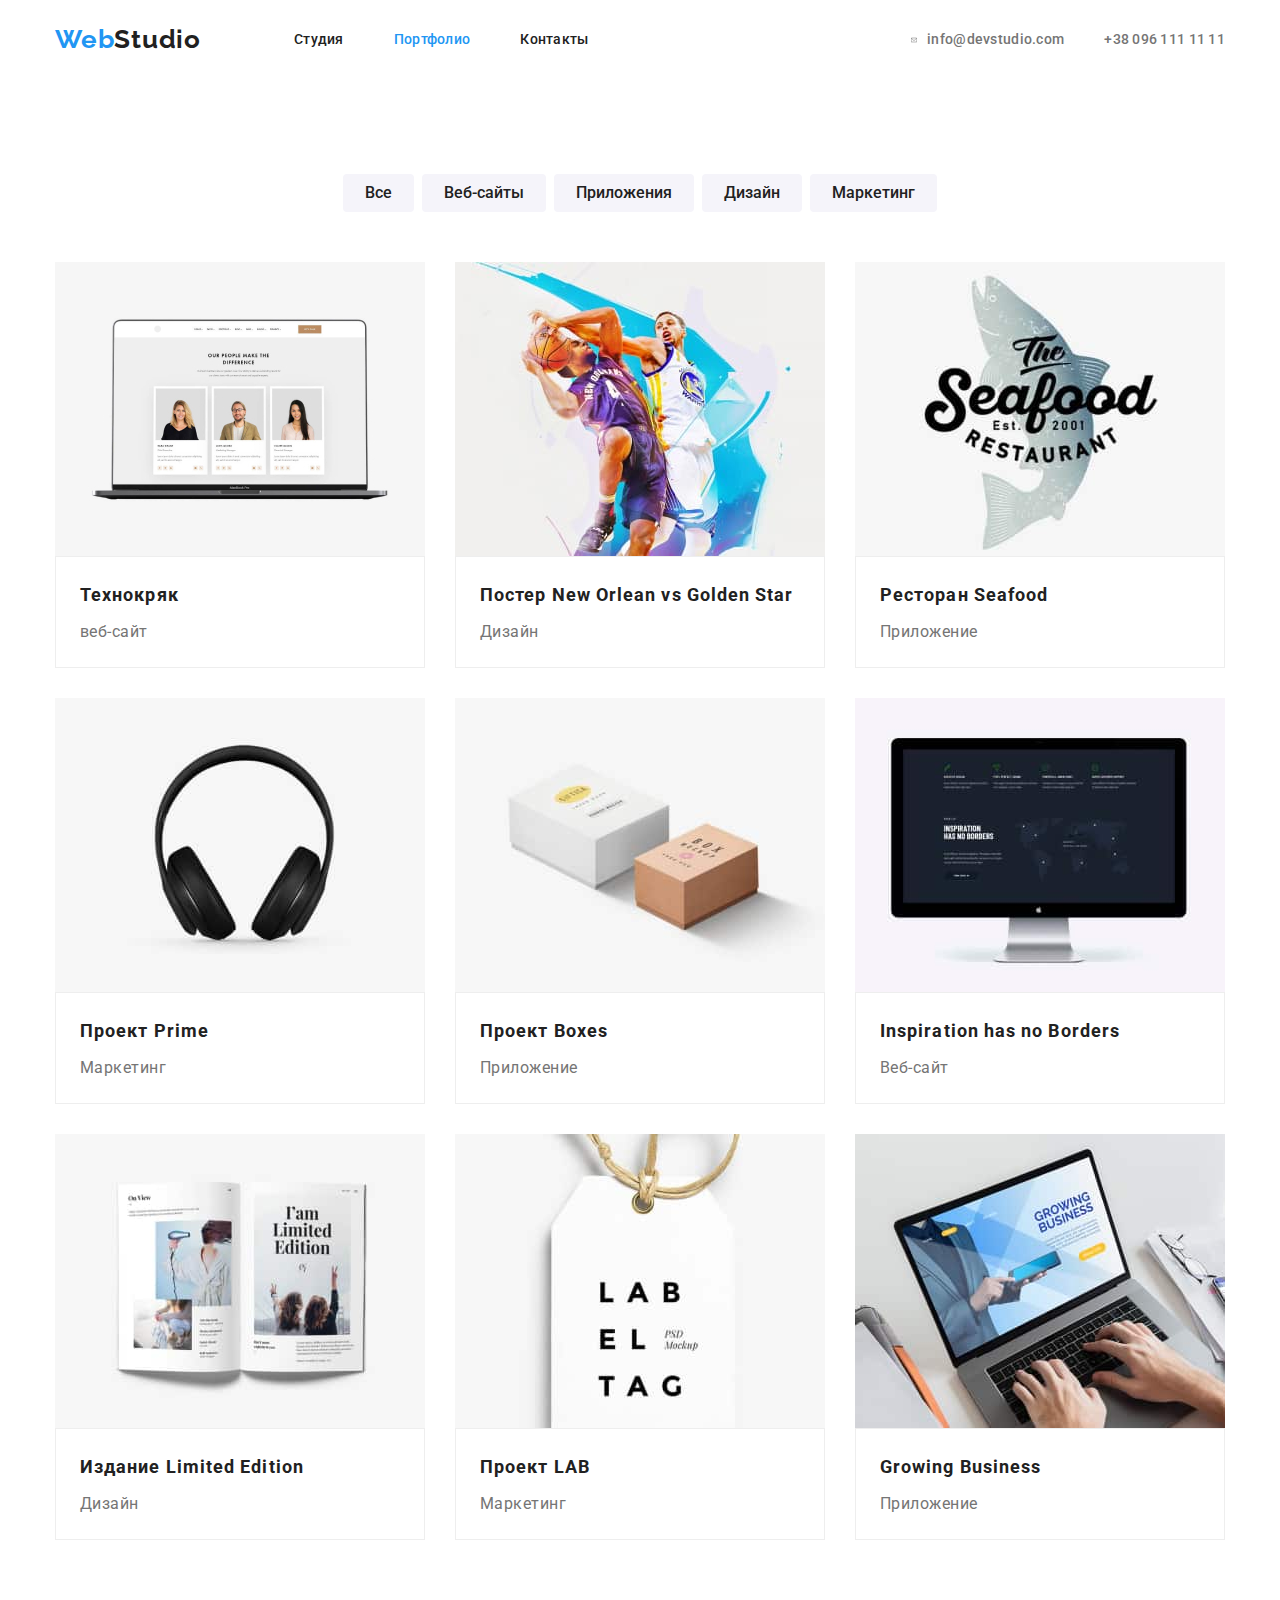
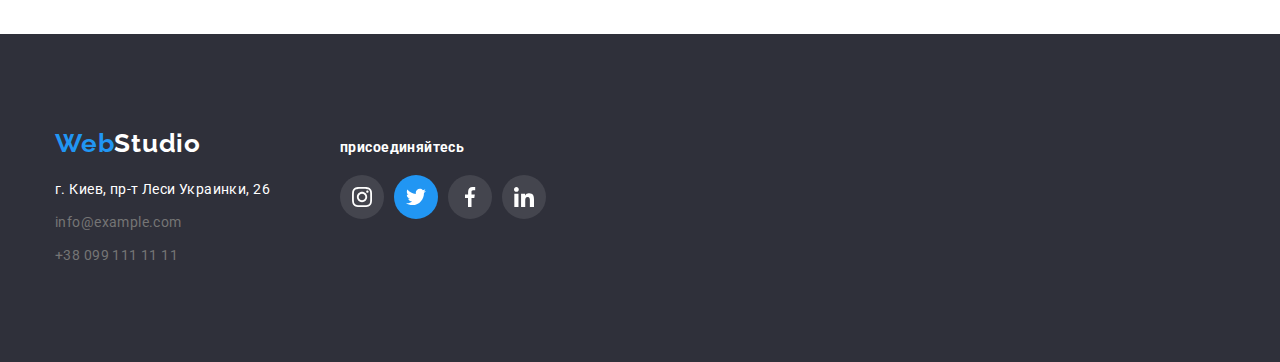
==== portfolio.html @ 10139325 "add" ====
<!DOCTYPE html>
<html lang="ru">
    <head>
        <meta charset="UTF-8">
        <meta http-equiv="X-UA-Compatible" content="IE=edge">
        <meta name="viewport" content="width=device-width, initial-scale=1.0">
        <title>Document</title>
        <link rel="preconnect" href="https://fonts.googleapis.com">
        <link rel="preconnect" href="https://fonts.gstatic.com" crossorigin>
        <link href="https://fonts.googleapis.com/css2?family=Raleway:wght@700&family=Roboto:wght@400;500;700;900&display=swap" rel="stylesheet">
        <link rel="stylesheet" href="https://cdnjs.cloudflare.com/ajax/libs/modern-normalize/1.0.0/modern-normalize.min.css">
        <link rel="stylesheet" href="./css/styles.css">
      
       
    </head>
  <body>
       <!--шапка-->
  
       <header class="page-header" >
        <section class="section head"> 
            <h2 class="description">Шапка страници</h2>
        <div class="container">
            <div class="hader">
            <a href="#" class="logo"> Web<span class="logo-part">Studio</span> </a>
            <nav class="menu">
                <ul class="site">
                    <li class="site-link"><a href="./index.html" class="link">Студия</a></li>
                    <li class="site-link"><a href="./portfolio.html" class="link-courrent">Портфолио</a></li>
                    <li class="site-link"><a href="#" class="link">Контакты</a></li>
                </ul>
        </nav>
        
        <ul class="contacts">
            <li class="contacts-item">
               
                <a href="#" class="link-contacts"> <svg class="symbol-defs" width="16" height="12">
                    <use href="./images/symbol-defs.svg#icon-envelope_hover">

                    </use>
                </svg> info@devstudio.com</a></li>
            <li class="contacts-item">
               
                <a href="#" class="link-contacts" > <svg class="icon-mobil">
                    <use href="./images/symbol-defs.svg#icon-mobil">

                    </use>
                </svg> +38 096 111 11 11</a> </li>
        </ul>
    </div>
</div>
</section>
    </header>

    <main> 
             <!--фильтр-->
        <section class="section" >
            <div class="container"> 
          <h1 class="description">Наши проекты</h1>
          <ul class="site-filter">
            <li class="filter"><button type="button" class="button-primary" >  Все </button></li>
            <li class="filter"><button type="button" class="button-primary" >  Веб-сайты</button></li>
            <li class="filter"><button type="button" class="button-primary" >  Приложения</button></li>
            <li class="filter"><button type="button" class="button-primary" >  Дизайн</button></li>
            <li class="filter"><button type="button" class="button-primary" >  Маркетинг</button></li>
          </ul>
        
       
    
    
        <!--уникальный контент-->

  <ul class="flax-container">
  <li class="flax-element"><a href="" > <img src="./images/img1.jpg" alt="технокряк" width="370" />
      <div class="titie"><h2 class="inform-title">Технокряк</h2>
      <p class="inform-port">веб-сайт</p></div></a></li>
  <li class="flax-element"><a href=""> <img src="./images/img2.jpg" alt="Баскетболисты" width="370"/> 
      <div class="titie"><h2 class="inform-title">Постер New Orlean vs Golden Star</h2>
       <p class="inform-port">Дизайн</p></div></a></li>
  <li class="flax-element"> <a href=""> <img src="./images/img3.jpg" alt="логотип ресторана Seafood" width="370" />
      <div class="titie"><h2 class="inform-title">Ресторан Seafood</h2>
      <p class="inform-port">Приложение</p></div></a></li>
  <li class="flax-element"><a href=""><img src="./images/img4.jpg" alt="наушники" width="370" />
      <div class="titie"><h2 class="inform-title">Проект Prime</h2>
     <p class="inform-port">Маркетинг</p></div></a></li>
  <li class="flax-element"><a href=""><img src="./images/img5.jpg" alt="коробки" width="370" />
      <div class="titie"><h2 class="inform-title">Проект Boxes</h2>
      <p class="inform-port">Приложение</p></div></a></li>
  <li class="flax-element"> <a href=""><img src="./images/img6.jpg" alt="монитор" width="370" />
      <div class="titie"><h2 class="inform-title">Inspiration has no Borders</h2>
      <p class="inform-port">Веб-сайт</p></div></a></li>
  <li class="flax-element"> <a href=""><img src="./images/img7.jpg" alt="журнал" width="370" />
      <div class="titie"><h2 class="inform-title">Издание Limited Edition</h2>
      <p class="inform-port">Дизайн</p></div></a></li>
  <li class="flax-element"> <a href=""><img src="./images/img8.jpg" alt="бирка" width="370" />
      <div class="titie"><h2 class="inform-title">Проект LAB</h2>
      <p class="inform-port">Маркетинг</p></div></a></li>
  <li class="flax-element"><a href=""><img src="./images/img9.jpg" alt="ноутбук и руки" width="370" />
      <div class="titie"><h2 class="inform-title">Growing Business</h2>
      <p class="inform-port">Приложение</p></div></a></li>
    </ul>
</div>
  
</section>
  
        
      
    </main>
  
   <!-- подвал -->

   <footer class="page-footer">
    <section class=" footer">
        <h2 class="description">Нижний раздел страници</h2>
        <div class="container">
           <div class="oll">
               <div class="ferst-content">
               <a href="#" class="logo"> Web<span class="logo-footer">Studio</span> </a>
              <address>
                    <ul class="items">
                        <li class="item">
                            <a href="https://bit.ly/3pXMvUd" target="_blank" rel="noopener noreferrer" class="location">г. Киев, пр-т
                                Леси Украинки, 26</a>
                        </li>
                        <li class="item">
                            <a href="mailto:info@example.com" class="footer-contacts">info@example.com</a>
                        </li>
                        <li class="item">
                            <a href="tel:+380991111111" class="footer-contacts" >+38 099 111 11 11</a>
                        </li>
                    </ul>
                </address>
                </div>
                    <div class="second-content">
                        <p class="title-icon">присоединяйтесь</p>
                        <ul class="footer-network">
                            <li class="footer-icon">
                                <svg class="centr-icon" >
                                <use href="./images/symbol-defs.svg#icon-instagram" width="20" height="20" ></use>
                            </svg></li>
                                <li  class="footer-icon">
                                    <svg class="centr-icon">
                                    <use href="./images/symbol-defs.svg#icon-twitter" width="20" height="20"></use>
                                </svg></li>
                                <li  class="footer-icon">
                                    <svg class="centr-icon">
                                    <use href="./images/symbol-defs.svg#icon-facebook" width="20" height="20"></use>
                                </svg></li>
                                <li  class="footer-icon">
                                    <svg class="centr-icon">
                                    <use href="./images/symbol-defs.svg#icon-linkedin" width="20" height="20"></use>
                                </svg></li>
                        </ul>
                    </div>
                </div>
            </div>
  
               
            </section>
    </footer>

  </body>
</html>
---- css/styles.css ----
*::before
*::after {
  box-sizing: border-box;
}
ul { list-style: none; }

:root{
    --primary-text-color: #FFFFFF;
    --title-text-color: #212121;
    --acent-text-color: #757575;
    --primary-bg-color: #2196F3;
    --saction-bg-color:  #F5F4FA;
    --hero-bg-color: #2F303A;
    --button-bg-color:  #F5F4FA;
}


body {
    font-family: 'Roboto', sans-serif;
    color: var(--title-text-color);
    font-size: 14px;
    letter-spacing: 0.3em;
    background:var(--primary-pg-color);
    
    }
a{
    text-decoration: none;
}
button{
    border: none;
}
section{
    padding-top: 94px;
    padding-bottom: 94px;
}

h1,
h2,
h3,
h4,
h5,
h6,
p,
ul{
margin: 0;
padding: 0;
}

/* шапка*/

.head{
    padding: 0;
}
.page-header { 
    background: var(--primary-text-color);
    left: 0px;
    top: 0px;
    border-radius: 0px;
    border-bottom: 1px solid #ECECEC 
    var(--primary-text-color);
    
}

.hader{
    display: flex;
    align-items: center;
}

.logo{
font-family: 'Raleway';
font-style: normal;
font-weight: 700;
font-size: 26px;
line-height: 1.19;
letter-spacing: 0.03em;
color: var(--primary-bg-color);
text-decoration: none;
padding-top: 24px;
padding-bottom: 25px;
}

.logo-part{
Font-family: 'Raleway';
font-style: normal;
font-weight: 700;
font-size: 26px;
line-height: 1.19;
letter-spacing: 0.03em;
color: var(--title-text-color);
text-decoration: none;
}
.menu{
    display: flex;
    align-items: center;
}
.site{
display: flex;
}


.link{
color: var(--title-text-color);
font-weight: 500;
font-size: 14px;
line-height: 1.14;
letter-spacing: 0.02em; 
text-decoration: none;
display: inline-block;
padding-top: 32px;
padding-bottom: 32px;
}

    
.link:hover
{
color: var(--primary-bg-color);
}

.link:focus{
color:var(--primary-bg-color); 
}

.link-courrent{
color: var(--primary-bg-color);
font-weight: 500;
font-size: 14px;
line-height: 1.14;
letter-spacing: 0.02em;
text-decoration: none;
display: inline-block;
padding-top: 32px;
padding-bottom: 32px;
}

.link-courrent:hover
    {
    color: var(--title-text-color);
    }

.link-courrent:focus{
    color: var(--title-text-color); 
    }

.site-link{
    padding-left: 50px;
}    


.site-link:first-child{
padding-left: 93px;
}




.site-link:first-child{
    padding-left: 93px;
    }

/* contacts */

.contacts-item {
    padding-left: 30px;
    }
    

.symbol-defs{
    width: 16px;
    height: 12px;
    fill: #757575;
    padding-right: 10px;
}

.symbol-defs:hover{
    fill: var(--primary-bg-color);
}

.symbol-defs:focus{
    fill: var(--primary-bg-color);
}


.icon-mobil{
    width: 10px;
    height: 16px;
    display: inline-block;
    fill: #757575;
    padding-right: 10px;
}


.icon-mobil:hover{
    fill: var(--primary-bg-color);
}

.icon-mobil:focus{
    fill: var(--primary-bg-color);
}

.contacts{
    display: flex;
    margin-left: auto;
}

.link-contacts{
    color: var(--acent-text-color);
    font-weight: 500;
    font-size: 14px;
    line-height: 1.7;
    letter-spacing: 0.02em;
    text-decoration: none;
    display: flex;
    align-items: center;
}

.link-contacts:hover
{
color: var(--primary-bg-color);   
}
.link-contacts:focus
{
color: var(--primary-bg-color);   
}


/* герой */

.hero{
    padding-top: 0;
    padding-bottom: 0;
    text-align: center;
    background-image: linear-gradient(to top, rgba(47, 48, 58, 0.4), rgba(47, 48, 58, 0.4)),
    url('../images/Img-overlay.jpg');
    max-width: 1600px;
    height: 600px;
    background-repeat: no-repeat;
    background-position: center;
    
}
   
.hero-title{
    width: 696px;
    text-align: center;
    color: var(--primary-text-color);
    font-weight: 900;
    font-size: 44px;
    line-height: 1.36;
    letter-spacing: 0.06em;
    text-transform: uppercase;
    margin: 0 auto;
   padding-top: 200px;
    margin-bottom: 30px;
}


.hero-button{
    font-weight: 700;
    font-size: 16px;
    line-height: 1.87;
    align-items: center;
    letter-spacing: 0.06em;
    background-color: var(--primary-bg-color);
    color: var(--primary-text-color);
    display: block;
    margin-left: auto;
    margin-right: auto;
    border-radius: 4px;
    cursor: pointer;
    padding: 10px 32px 10px 32px ;
}


/* filter */
.filters{
    padding-bottom: 0;
}

.description{
    display: none;
}

.site-filter{
    display: flex;
    justify-content: center;  
    margin-bottom: 50px;
}

.filter{
    padding-right: 8px;
}


.filter:last-child{
    padding-right: 0;
}


.button-primary{
    color: var(--title-text-color);
    background-color: var(--button-bg-color);
    font-weight: 500;
    font-size: 16px;
    line-height: 1.6;
    cursor: pointer;
    border-radius: 4px;  
    padding: 6px 22px 6px 22px;
}

.button-primary:hover{
    background-color: var(--primary-bg-color);
    color: var(--primary-text-color);
    }
.button-primary:focus{
    background-color: var(--primary-bg-color);
    color: var(--primary-text-color);
    }

/* преимущества*/
.pictures{
width: 270px;
height:120px;
background-color: var(--button-bg-color);
display: flex;
justify-content: center;
align-items: center;
}


.advant{
    display: flex;
    flex-wrap: nowrap;
    margin-left: -30px;
}


.advant-element{
    width: 270px;
    margin-left: 30px;
    flex-basis: calc((100% - 120px) / 4);
}

.advant-title{
    font-weight: 700;
    font-size: 14px;
    line-height: 1.14;
    letter-spacing: 0.03em;
    color: var(--title-text-color);
    text-transform: uppercase;
    margin-top: 30px;
   }

.advant-text{
   font-weight: 400;
   font-size: 14px;
   line-height: 1.7;
   letter-spacing: 0.03em;
   color: var(--acent-text-color);
   margin-top: 10px;
}
/* портфолио */
.flax-container{
    display: flex;
    flex-wrap: wrap;
    margin-left: -30px;
    margin-top: -30px;
}

.flax-element{
    margin-left: 30px;
    margin-top: 30px;
    flex-basis: calc((100% - 90px) / 3);
    display: block;
}


.flax-element:hover{
    box-shadow: 0px 1px 1px rgba(0, 0, 0, 0.12), 0px 4px 4px rgba(0, 0, 0, 0.06), 1px 4px 6px rgba(0, 0, 0, 0.16); 
}

.flax-element:focus{
    box-shadow: 0px 1px 1px rgba(0, 0, 0, 0.12), 0px 4px 4px rgba(0, 0, 0, 0.06), 1px 4px 6px rgba(0, 0, 0, 0.16);
 } 

.inform-items{
    width: 380px;
}
.inform-title{
    font-style: normal;
    font-weight: 700;
    font-size: 18px;
    line-height: 2;
    letter-spacing: 0.06em;
    color: var(--title-text-color);
    text-decoration: none;
}

.inform-port{
    font-style: normal;
    font-size: 16px;
    line-height: 30px;
    letter-spacing: 0.03em;
    color: var(--acent-text-color);
    text-decoration: none;
    margin-top: 4px;
}

.titie{
    padding: 20px 24px 20px 24px;
    border: 1px solid #EEEEEE; 
}

/* work */
.work{
    padding-top: 0;
}

.work-title{
    box-sizing: border-box;
    font-size: 36px;
    line-height: 1.16;
    letter-spacing: 0.03em;
    text-align: center;
    color: var(--title-text-color);
    margin-bottom: 50px;
 
}
.about{
    display: flex;
    margin-left: -30px;
    padding: 0;
}

.about-element{
    margin-left: 30px;
}


img{
    display: block;
    max-width: 100%;
    height: auto;
}
    
     /* team */ 
.social-network{
    display: flex;
    margin-bottom: 30px;
    justify-content: center;
}        

.network{
width: 44px;
height: 44px;
background-color: var(--primary-text-color);
border-radius: 50%;
padding: 0;
margin-left: 10px;
}

.network:hover{
 background-color: var(--primary-bg-color); 
}

.network:focus{
background-color: var(--primary-bg-color); 
}


.social-icon{
width: 20px;
height: 20px;
padding: 12px;
fill: #AFB1B8;
}

.social-icon:hover{
fill: #FFFFFF;
}

.team{
background-color: var(--saction-bg-color);
}

.team-title{
font-weight: 700;
font-size: 36px;
line-height: 1.16;
text-align: center;
letter-spacing: 0.03em;
color: var(--title-text-color);
margin-bottom: 50px;
}
.team-name{
font-weight: 500;
font-size: 16px;
line-height: 1.18;
letter-spacing: 0.03em;
color: var(--title-text-color);
text-align: center;
margin-top: 30px;
}

.team-position{
font-size: 16px;
line-height: 1.18;
letter-spacing: 0.03em;
color: var(--acent-text-color);
text-align: center;
margin-top: 10px;
margin-bottom: 16px;
}

.userpic{
display: flex;
margin-left: -30px;
padding: 0;
}
.userpic-item{
background: var(--primary-text-color);
box-shadow: 0px 1px 3px rgba(0, 0, 0, 0.12), 0px 1px 1px rgba(0, 0, 0, 0.14), 0px 2px 1px rgba(0, 0, 0, 0.2);
border-radius: 0px 0px 4px 4px;
margin-left: 30px;
}




/* clients */
.client-company{
    padding-top: 0;
}

.client-title{
font-weight: 700;
font-size: 36px;
line-height: 42px;
text-align: center;
letter-spacing: 0.03em;
color: var(--title-text-color);
margin-bottom: 50px;
}
.client{
    display: flex;
    margin-left: -30px;
}

.client-logo{
    display: flex;
    align-items: center;
    border: 1px solid #AFB1B8;
    width: 170px;
    height: 92px;
    border-radius: 4px;
    color: #AFB1B8;
    margin-left: 30px;
   
}

.client-logo:hover{
    border-color: var(--primary-bg-color);
}

.client-logo:focus{
    border-color: var(--primary-bg-color);
}
.company{
fill: #AFB1B8;
} 

.company:hover{
fill: #2196F3;
}

.company:focus{
    fill: #2196F3;
    }

/* footer */


.page-footer{
 background-color: var(--hero-bg-color);
}

.logo-footer{
    color: var(--primary-text-color);
}


.location{
    font-size: 14px;
    line-height: 1.7;
    letter-spacing: 0.03em;
    color: var(--primary-text-color);
    font-style: normal;
    text-decoration: none;
    }


.footer-contacts{
    color: var(--acent-text-color);
    font-style: normal;
    font-size: 14px;
    line-height: 1.7;
    letter-spacing: 0.03em;
    text-decoration: none; 
}

.items{
    padding-top: 20px;
}
.item{
    padding-bottom: 9px;
}
.item:last-child{
   padding-bottom: 0;
    }

.footer-contacts:hover
{
    color: var(--primary-bg-color);
        }

.footer-contacts:focus{
color: var(--primary-bg-color);
}        

.oll{
    display: flex;
    align-items: baseline;
}

.second-content{
    margin-left: 70px;
}
.title-icon{
font-weight: 700;
font-size: 14px;
line-height: 1.14;
letter-spacing: 0.03em;
color: var(--primary-text-color);
margin-bottom: 20px;
}    

.footer-network{
    display: flex;
    justify-content: center;
}   


.footer-icon{
background-color: #FFFFFF1A;
width: 44px;
height: 44px;
border-radius: 50%;
margin-right:  10px;
}
.footer-icon:last-child{
margin-right: 0;
}

.footer-icon:nth-child(2){
    background-color: var(--primary-bg-color);
}

.centr-icon{
    fill: #FFFFFF;
    padding: 12px;
    }


.container{
    width: 1200px;
    padding-left: 15px;
    padding-right: 15px;
    margin-left: auto;
    margin-right: auto;
}
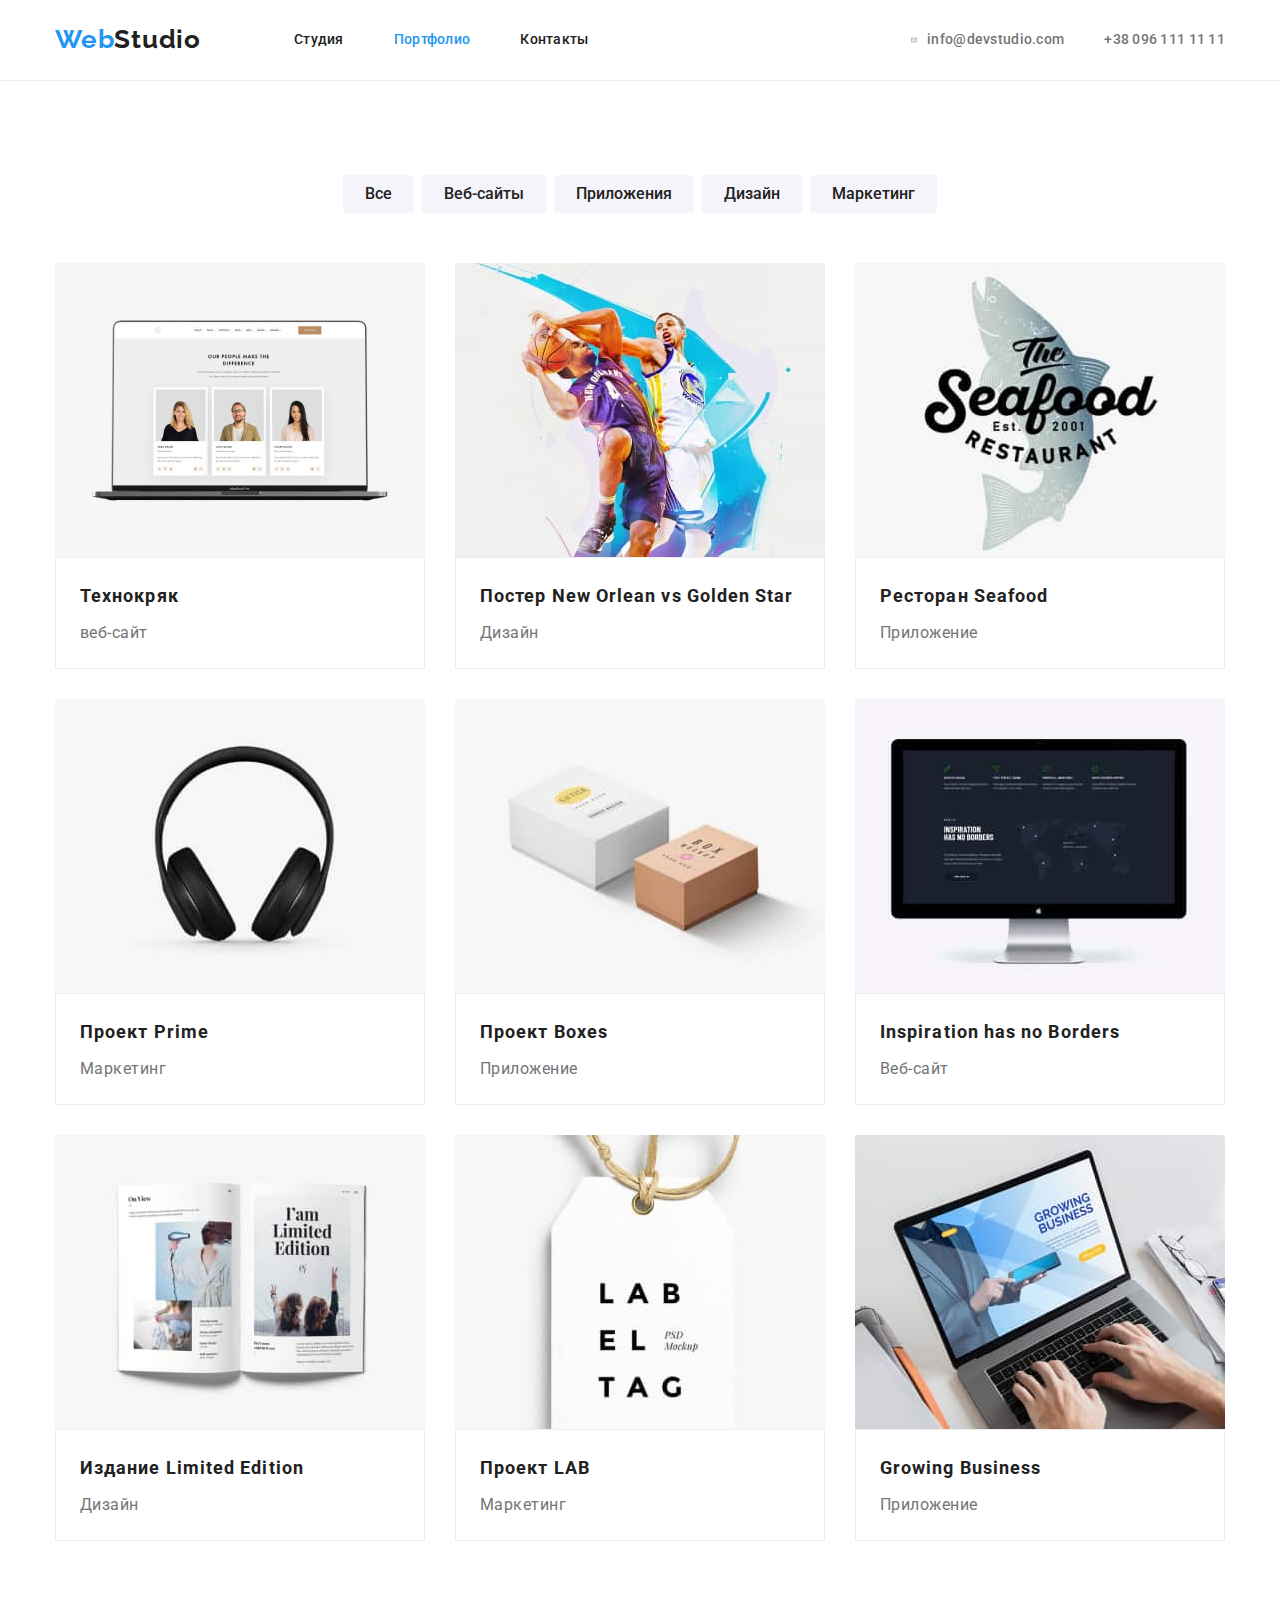
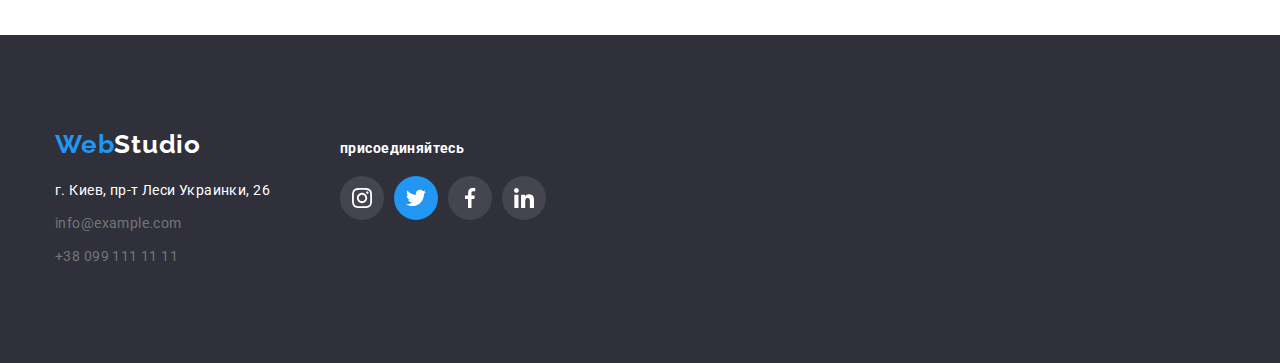
==== commit 1f6b030e: "add" ====
--- a/portfolio.html
+++ b/portfolio.html
@@ -34,8 +34,8 @@
         <ul class="contacts">
             <li class="contacts-item">
                
-                <a href="#" class="link-contacts"> <svg class="symbol-defs" width="16" height="12">
-                    <use href="./images/symbol-defs.svg#icon-envelope_hover">
+                <a href="#" class="link-contacts"> <svg class="symbol-defs" width="10" height="12">
+                    <use href="./images/symbol-defs.svg#icon-envelope_hover" >
 
                     </use>
                 </svg> info@devstudio.com</a></li>
--- a/css/styles.css
+++ b/css/styles.css
@@ -56,8 +56,8 @@
     left: 0px;
     top: 0px;
     border-radius: 0px;
-    border-bottom: 1px solid #ECECEC 
-    var(--primary-text-color);
+    border-bottom: 1px solid #ECECEC; 
+   
     
 }
 
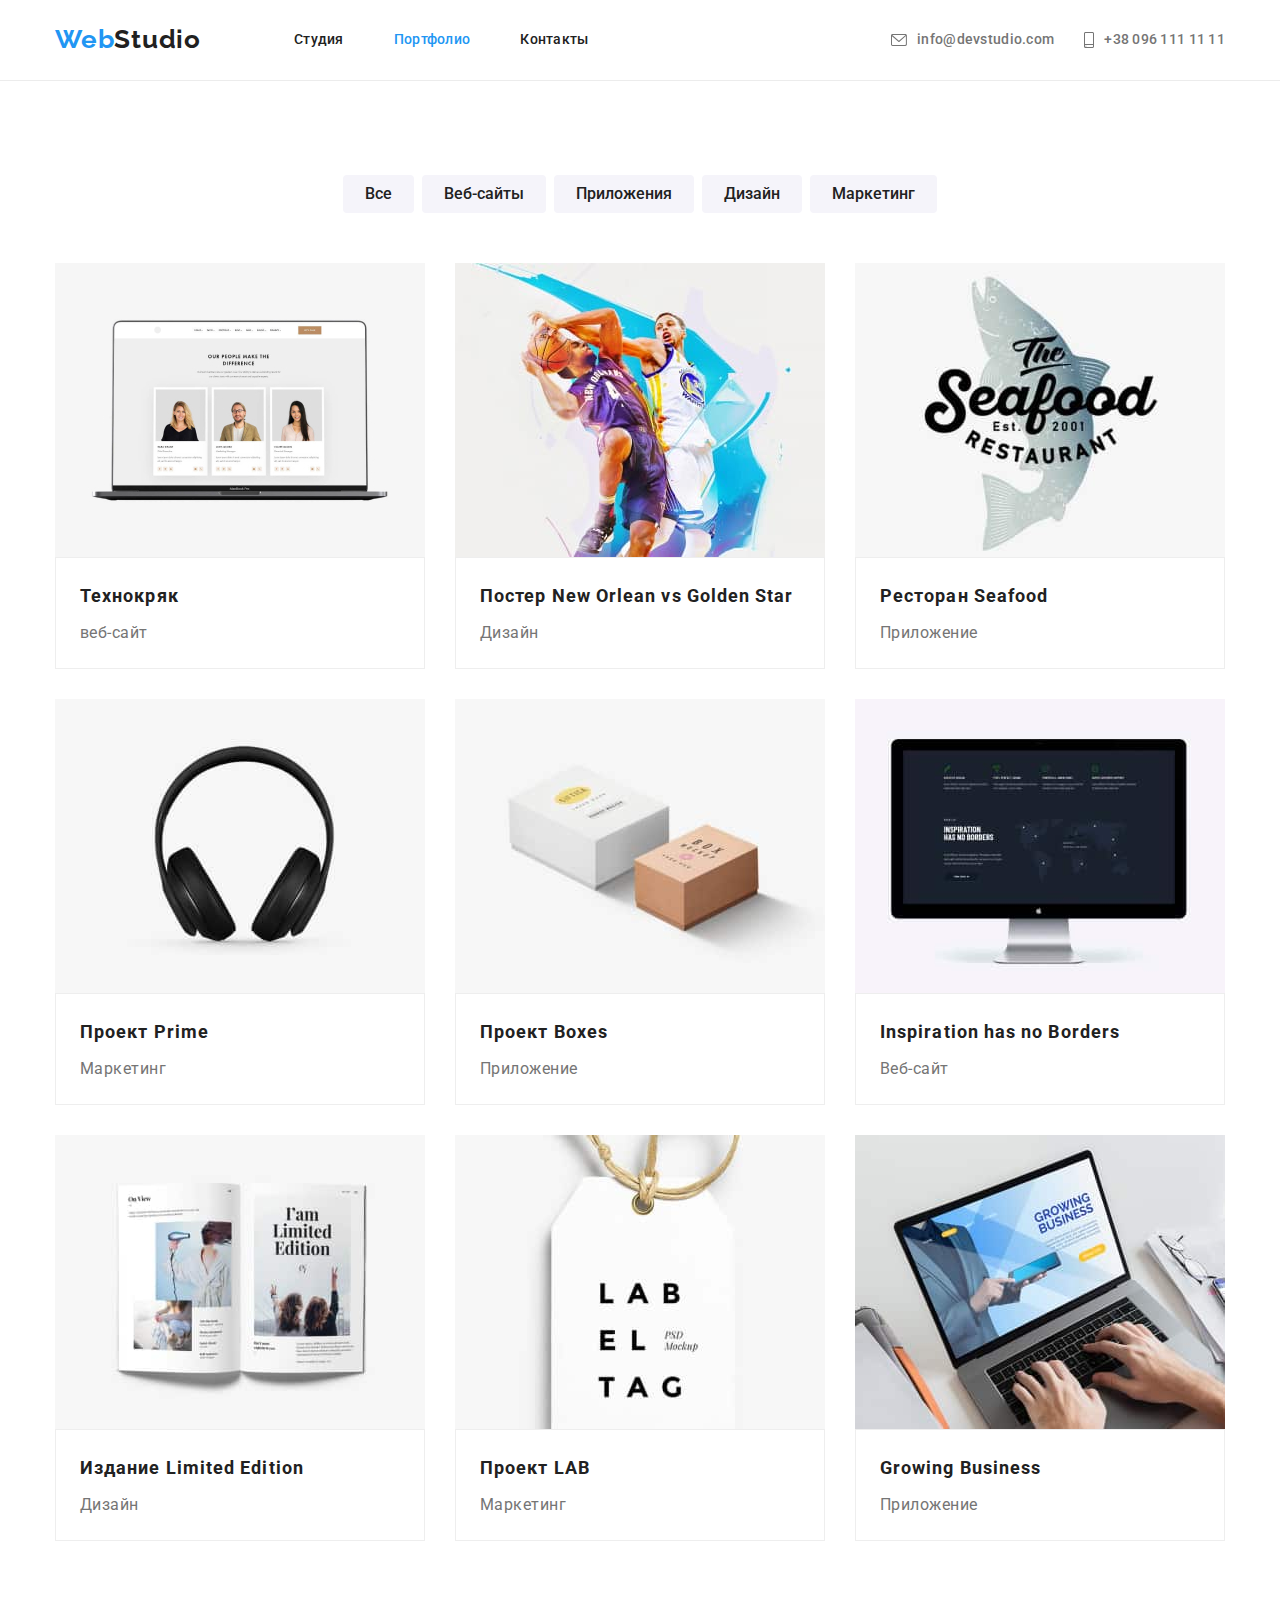
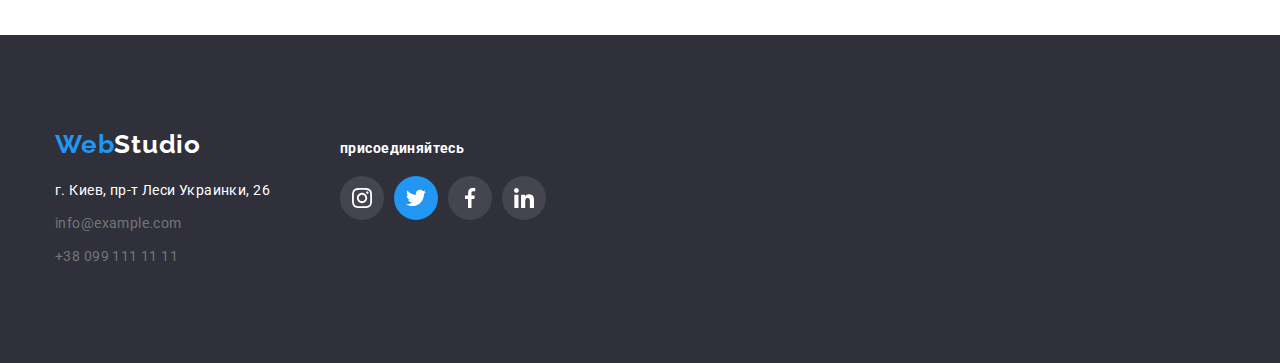
==== commit 2bf53d99: "add" ====
--- a/portfolio.html
+++ b/portfolio.html
@@ -9,10 +9,9 @@
         <link rel="preconnect" href="https://fonts.googleapis.com">
         <link rel="preconnect" href="https://fonts.gstatic.com" crossorigin>
         <link href="https://fonts.googleapis.com/css2?family=Raleway:wght@700&family=Roboto:wght@400;500;700;900&display=swap" rel="stylesheet">
-        <link rel="stylesheet" href="https://cdnjs.cloudflare.com/ajax/libs/modern-normalize/1.0.0/modern-normalize.min.css">
+        <link rel="stylesheet" href="https://cdnjs.cloudflare.com/ajax/libs/modern-normalize/1.1.0/modern-normalize.min.css">
         <link rel="stylesheet" href="./css/styles.css">
-      
-       
+    
     </head>
   <body>
        <!--шапка-->
@@ -34,15 +33,15 @@
         <ul class="contacts">
             <li class="contacts-item">
                
-                <a href="#" class="link-contacts"> <svg class="symbol-defs" width="10" height="12">
-                    <use href="./images/symbol-defs.svg#icon-envelope_hover" >
+                <a href="#" class="link-contacts"> <svg class="symbol-defs" width="16" height="12">
+                    <use href="./images/symbol-defs.svg#icon-envelope" >
 
                     </use>
                 </svg> info@devstudio.com</a></li>
             <li class="contacts-item">
                
                 <a href="#" class="link-contacts" > <svg class="icon-mobil">
-                    <use href="./images/symbol-defs.svg#icon-mobil">
+                    <use href="./images/symbol-defs.svg#icon-smartphone">
 
                     </use>
                 </svg> +38 096 111 11 11</a> </li>
--- a/css/styles.css
+++ b/css/styles.css
@@ -165,10 +165,9 @@
     
 
 .symbol-defs{
-    width: 16px;
-    height: 12px;
+    display: inline-block;
     fill: #757575;
-    padding-right: 10px;
+    margin-right: 10px;
 }
 
 .symbol-defs:hover{
@@ -185,7 +184,7 @@
     height: 16px;
     display: inline-block;
     fill: #757575;
-    padding-right: 10px;
+    margin-right: 10px;
 }
 
 
@@ -240,6 +239,7 @@
    
 .hero-title{
     width: 696px;
+    /* height: 120px; */
     text-align: center;
     color: var(--primary-text-color);
     font-weight: 900;
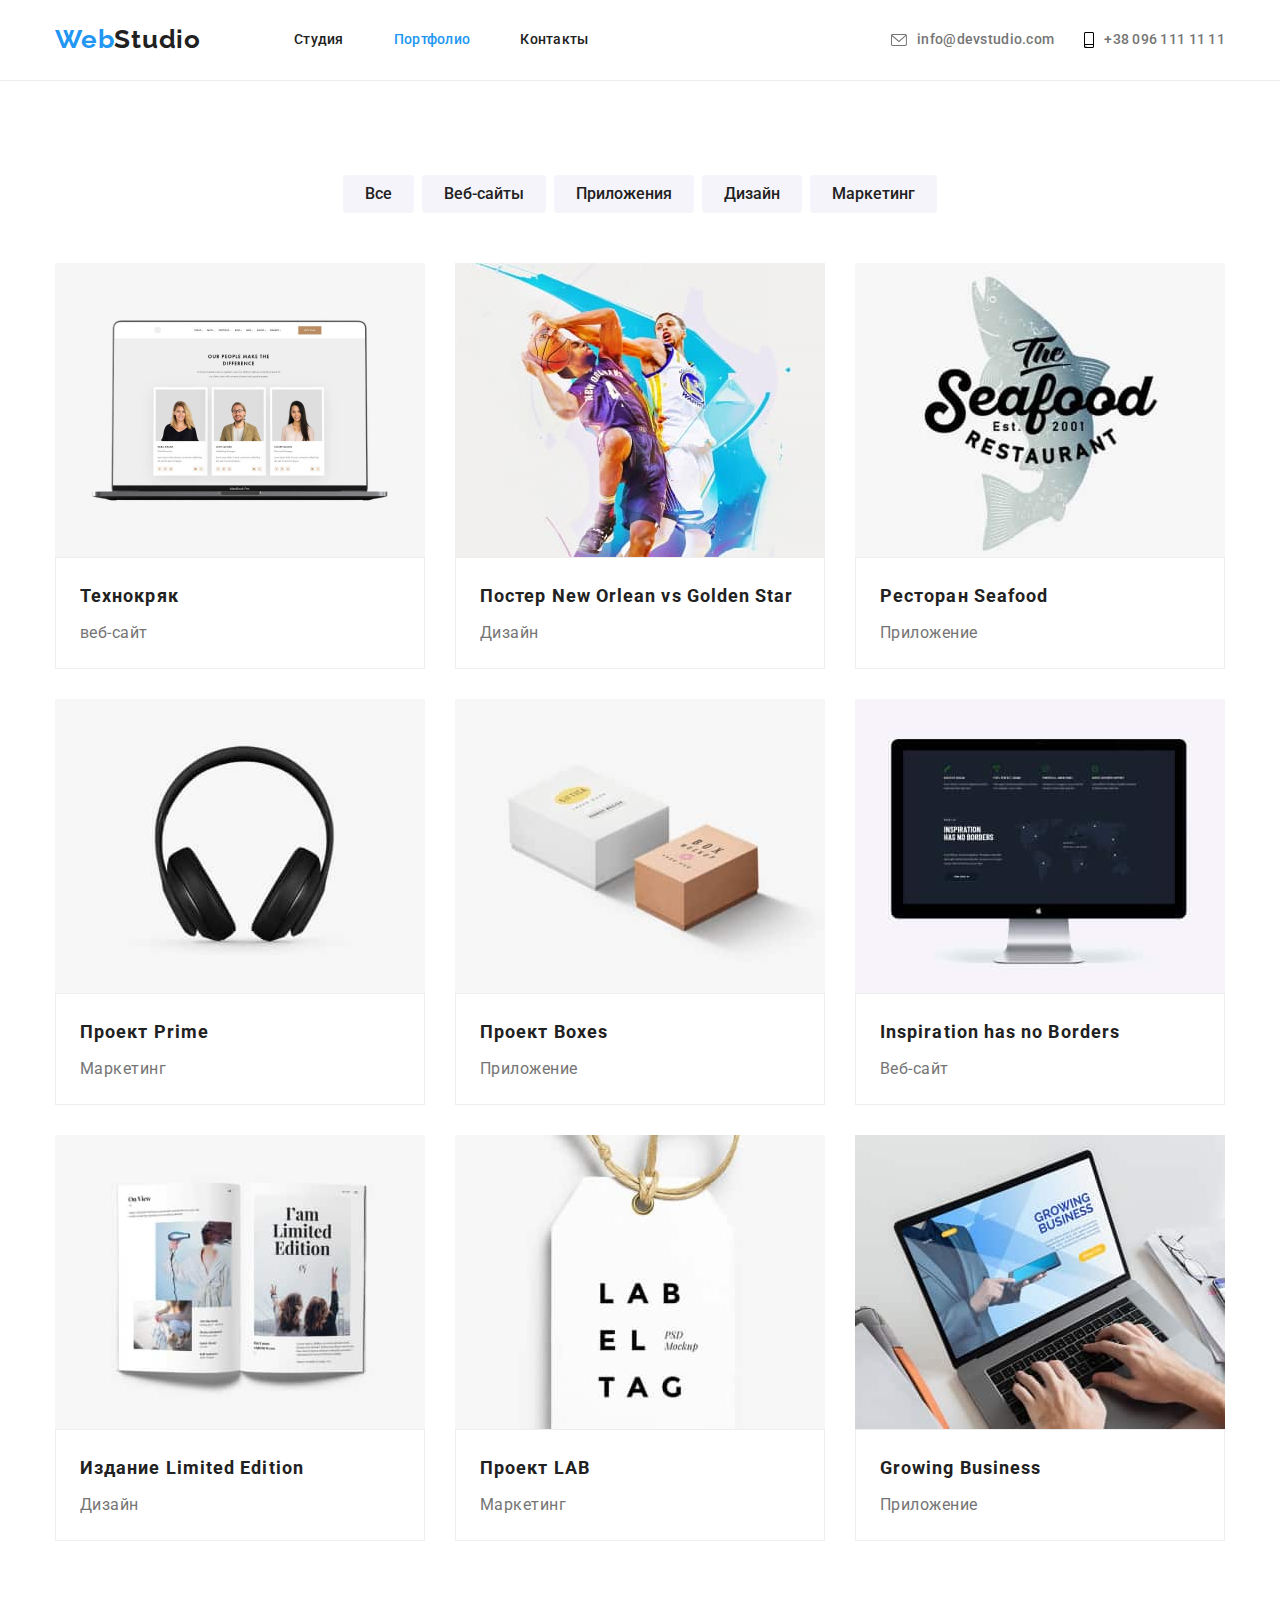
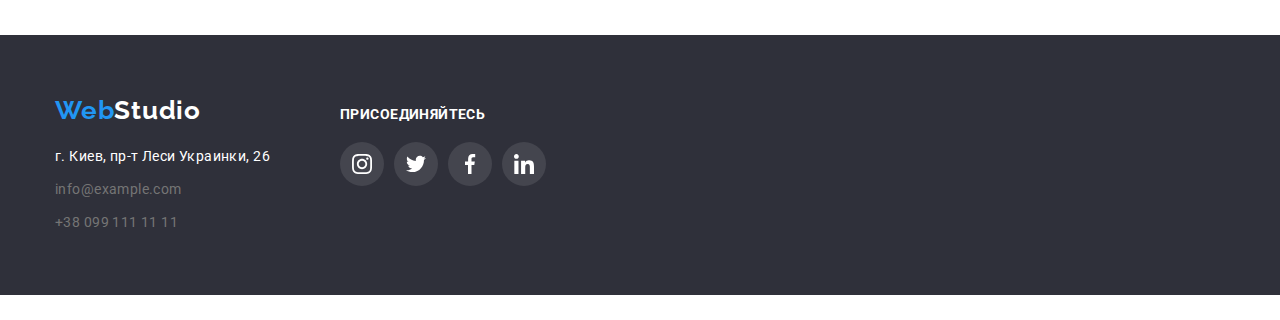
==== commit 6ec52121: "Save" ====
--- a/portfolio.html
+++ b/portfolio.html
@@ -33,18 +33,16 @@
         <ul class="contacts">
             <li class="contacts-item">
                
-                <a href="#" class="link-contacts"> <svg class="symbol-defs" width="16" height="12">
-                    <use href="./images/symbol-defs.svg#icon-envelope" >
-
+                <a href="#" class="link-contacts"> <svg class="post" width="16" height="12">
+                    <use href="./images/symbol-defs.svg#icon-envelope">
                     </use>
-                </svg> info@devstudio.com</a></li>
+                </svg>info@devstudio.com</a></li>
             <li class="contacts-item">
                
                 <a href="#" class="link-contacts" > <svg class="icon-mobil">
                     <use href="./images/symbol-defs.svg#icon-smartphone">
-
                     </use>
-                </svg> +38 096 111 11 11</a> </li>
+                </svg>+38 096 111 11 11</a> </li>
         </ul>
     </div>
 </div>
@@ -70,33 +68,41 @@
         <!--уникальный контент-->
 
   <ul class="flax-container">
-  <li class="flax-element"><a href="" > <img src="./images/img1.jpg" alt="технокряк" width="370" />
+  <li class="flax-element"><div class="bloc"><a href="" class="card-link"> <img src="./images/img1.jpg" alt="технокряк" width="370" />
       <div class="titie"><h2 class="inform-title">Технокряк</h2>
-      <p class="inform-port">веб-сайт</p></div></a></li>
-  <li class="flax-element"><a href=""> <img src="./images/img2.jpg" alt="Баскетболисты" width="370"/> 
+      <p class="inform-port">веб-сайт</p></div></a> </div> </li>
+
+  <li class="flax-element"> <div class="bloc"> <a href=""class="card-link"> <img src="./images/img2.jpg" alt="Баскетболисты" width="370"/> 
       <div class="titie"><h2 class="inform-title">Постер New Orlean vs Golden Star</h2>
-       <p class="inform-port">Дизайн</p></div></a></li>
-  <li class="flax-element"> <a href=""> <img src="./images/img3.jpg" alt="логотип ресторана Seafood" width="370" />
+       <p class="inform-port">Дизайн</p></div></a></div></li>
+
+  <li class="flax-element"> <div class="bloc"><a href=""class="card-link"> <img src="./images/img3.jpg" alt="логотип ресторана Seafood" width="370" />
       <div class="titie"><h2 class="inform-title">Ресторан Seafood</h2>
-      <p class="inform-port">Приложение</p></div></a></li>
-  <li class="flax-element"><a href=""><img src="./images/img4.jpg" alt="наушники" width="370" />
+      <p class="inform-port">Приложение</p></div></a></div></li>
+
+  <li class="flax-element"><div class="bloc"><a href=""class="card-link"><img src="./images/img4.jpg" alt="наушники" width="370" />
       <div class="titie"><h2 class="inform-title">Проект Prime</h2>
-     <p class="inform-port">Маркетинг</p></div></a></li>
-  <li class="flax-element"><a href=""><img src="./images/img5.jpg" alt="коробки" width="370" />
+     <p class="inform-port">Маркетинг</p></div></a></div></li>
+
+  <li class="flax-element"><div class="bloc"><a href=""class="card-link"><img src="./images/img5.jpg" alt="коробки" width="370" />
       <div class="titie"><h2 class="inform-title">Проект Boxes</h2>
-      <p class="inform-port">Приложение</p></div></a></li>
-  <li class="flax-element"> <a href=""><img src="./images/img6.jpg" alt="монитор" width="370" />
+      <p class="inform-port">Приложение</p></div></a></div></li>
+
+  <li class="flax-element"><div class="bloc"> <a href=""class="card-link"><img src="./images/img6.jpg" alt="монитор" width="370" />
       <div class="titie"><h2 class="inform-title">Inspiration has no Borders</h2>
-      <p class="inform-port">Веб-сайт</p></div></a></li>
-  <li class="flax-element"> <a href=""><img src="./images/img7.jpg" alt="журнал" width="370" />
+      <p class="inform-port">Веб-сайт</p></div></a></div></li>
+
+  <li class="flax-element"><div class="bloc"> <a href=""class="card-link"><img src="./images/img7.jpg" alt="журнал" width="370" />
       <div class="titie"><h2 class="inform-title">Издание Limited Edition</h2>
-      <p class="inform-port">Дизайн</p></div></a></li>
-  <li class="flax-element"> <a href=""><img src="./images/img8.jpg" alt="бирка" width="370" />
+      <p class="inform-port">Дизайн</p></div></a></div></li>
+
+  <li class="flax-element"> <div class="bloc"><a href=""class="card-link"><img src="./images/img8.jpg" alt="бирка" width="370" />
       <div class="titie"><h2 class="inform-title">Проект LAB</h2>
-      <p class="inform-port">Маркетинг</p></div></a></li>
-  <li class="flax-element"><a href=""><img src="./images/img9.jpg" alt="ноутбук и руки" width="370" />
+      <p class="inform-port">Маркетинг</p></div></a></div></li>
+
+  <li class="flax-element"><div class="bloc"><a href=""class="card-link"><img src="./images/img9.jpg" alt="ноутбук и руки" width="370" />
       <div class="titie"><h2 class="inform-title">Growing Business</h2>
-      <p class="inform-port">Приложение</p></div></a></li>
+      <p class="inform-port">Приложение</p></div></a></div></li>
     </ul>
 </div>
   
--- a/css/styles.css
+++ b/css/styles.css
@@ -159,47 +159,40 @@
 
 /* contacts */
 
+.contacts{
+    display: flex;
+    margin-left: auto;
+}
+
 .contacts-item {
-    padding-left: 30px;
-    }
-    
-
-.symbol-defs{
+    padding-right: 30px;
+    }
+
+.contacts-item:last-child{
+    padding-right: 0;
+} 
+.post{
     display: inline-block;
     fill: #757575;
     margin-right: 10px;
-}
-
-.symbol-defs:hover{
-    fill: var(--primary-bg-color);
-}
-
-.symbol-defs:focus{
-    fill: var(--primary-bg-color);
-}
-
+    padding: 0;
+}
+
+.post:hover{
+    fill: #2196F3;
+}
 
 .icon-mobil{
     width: 10px;
     height: 16px;
     display: inline-block;
-    fill: #757575;
     margin-right: 10px;
 }
 
-
 .icon-mobil:hover{
-    fill: var(--primary-bg-color);
-}
-
-.icon-mobil:focus{
-    fill: var(--primary-bg-color);
-}
-
-.contacts{
-    display: flex;
-    margin-left: auto;
-}
+    fill: #2196F3;
+}
+
 
 .link-contacts{
     color: var(--acent-text-color);
@@ -219,14 +212,13 @@
 .link-contacts:focus
 {
 color: var(--primary-bg-color);   
-}
+} 
 
 
 /* герой */
 
 .hero{
-    padding-top: 0;
-    padding-bottom: 0;
+    padding-top:0px;
     text-align: center;
     background-image: linear-gradient(to top, rgba(47, 48, 58, 0.4), rgba(47, 48, 58, 0.4)),
     url('../images/Img-overlay.jpg');
@@ -234,12 +226,11 @@
     height: 600px;
     background-repeat: no-repeat;
     background-position: center;
-    
+    margin: 0 auto;
 }
    
 .hero-title{
     width: 696px;
-    /* height: 120px; */
     text-align: center;
     color: var(--primary-text-color);
     font-weight: 900;
@@ -248,7 +239,7 @@
     letter-spacing: 0.06em;
     text-transform: uppercase;
     margin: 0 auto;
-   padding-top: 200px;
+    padding-top: 200px;
     margin-bottom: 30px;
 }
 
@@ -357,7 +348,10 @@
    color: var(--acent-text-color);
    margin-top: 10px;
 }
+
+
 /* портфолио */
+
 .flax-container{
     display: flex;
     flex-wrap: wrap;
@@ -369,15 +363,17 @@
     margin-left: 30px;
     margin-top: 30px;
     flex-basis: calc((100% - 90px) / 3);
+}
+.card-link{
     display: block;
-}
-
-
-.flax-element:hover{
+    
+}
+
+.card-link:hover{
     box-shadow: 0px 1px 1px rgba(0, 0, 0, 0.12), 0px 4px 4px rgba(0, 0, 0, 0.06), 1px 4px 6px rgba(0, 0, 0, 0.16); 
 }
 
-.flax-element:focus{
+.card-link:focus{
     box-shadow: 0px 1px 1px rgba(0, 0, 0, 0.12), 0px 4px 4px rgba(0, 0, 0, 0.06), 1px 4px 6px rgba(0, 0, 0, 0.16);
  } 
 
@@ -448,33 +444,31 @@
     justify-content: center;
 }        
 
-.network{
+
+.social-icon{
+width: 20px;
+height: 20px;
+text-align: center;
+margin-left: 12px;
+margin-top: 12px;
+}
+
+.link-social{
+display: block;
 width: 44px;
 height: 44px;
+fill: #AFB1B8;
 background-color: var(--primary-text-color);
 border-radius: 50%;
 padding: 0;
 margin-left: 10px;
-}
-
-.network:hover{
- background-color: var(--primary-bg-color); 
-}
-
-.network:focus{
-background-color: var(--primary-bg-color); 
-}
-
-
-.social-icon{
-width: 20px;
-height: 20px;
-padding: 12px;
-fill: #AFB1B8;
-}
-
-.social-icon:hover{
+background-color: var(--primary-text-color);
+}
+
+
+.link-social:hover{
 fill: #FFFFFF;
+background-color: #2196F3;
 }
 
 .team{
@@ -527,7 +521,6 @@
 
 /* clients */
 .client-company{
-    padding-top: 0;
 }
 
 .client-title{
@@ -580,8 +573,14 @@
 
 .page-footer{
  background-color: var(--hero-bg-color);
-}
-
+ padding-top: 60px;
+ padding-bottom: 60px;
+}
+
+.footer{
+    padding-top: 0;
+    padding-bottom: 0;
+}
 .logo-footer{
     color: var(--primary-text-color);
 }
@@ -638,6 +637,7 @@
 font-size: 14px;
 line-height: 1.14;
 letter-spacing: 0.03em;
+text-transform: uppercase;
 color: var(--primary-text-color);
 margin-bottom: 20px;
 }    
@@ -650,6 +650,7 @@
 
 .footer-icon{
 background-color: #FFFFFF1A;
+fill: #FFFFFF;
 width: 44px;
 height: 44px;
 border-radius: 50%;
@@ -659,8 +660,8 @@
 margin-right: 0;
 }
 
-.footer-icon:nth-child(2){
-    background-color: var(--primary-bg-color);
+.footer-icon:hover{
+background-color: var(--primary-bg-color);
 }
 
 .centr-icon{
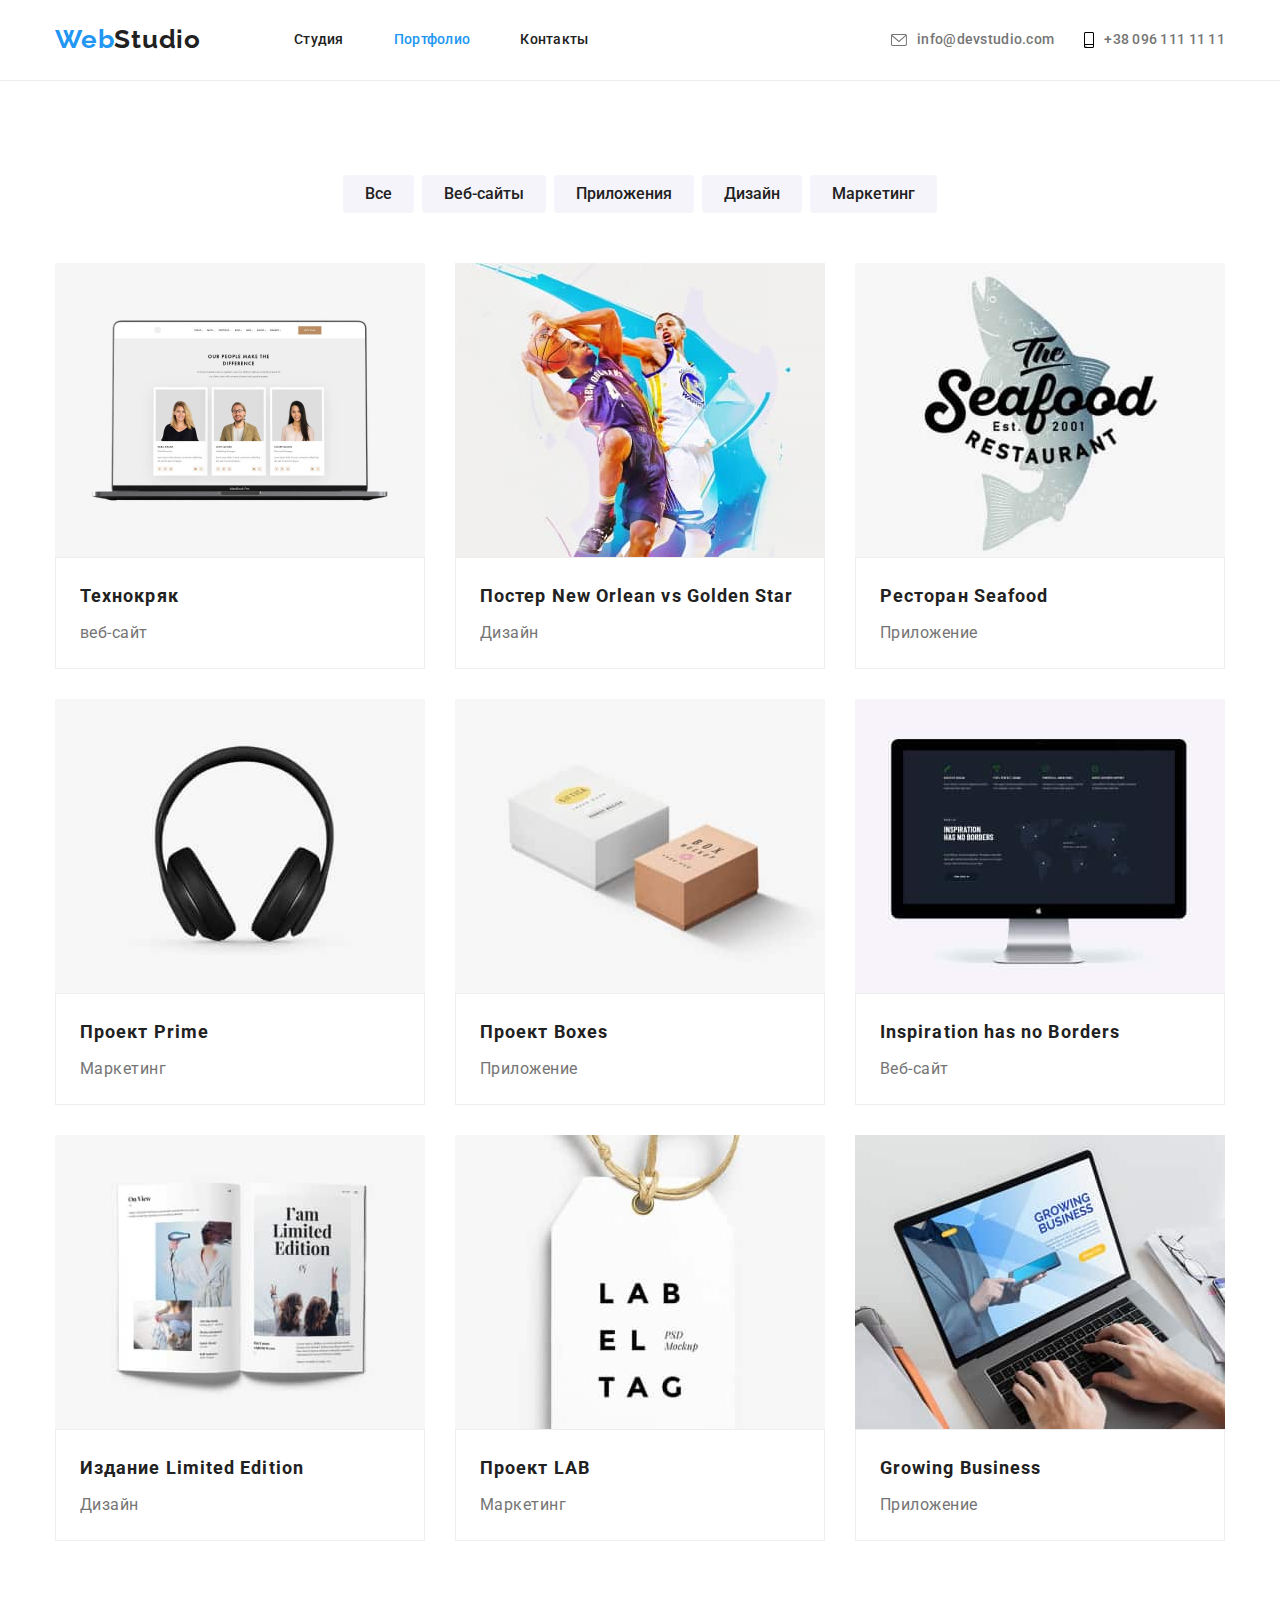
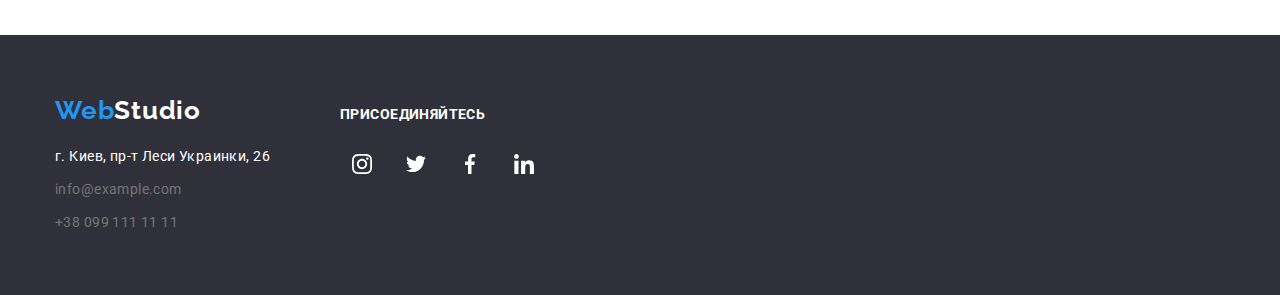
==== commit a0f8222f: "save" ====
--- a/portfolio.html
+++ b/portfolio.html
@@ -72,35 +72,35 @@
       <div class="titie"><h2 class="inform-title">Технокряк</h2>
       <p class="inform-port">веб-сайт</p></div></a> </div> </li>
 
-  <li class="flax-element"> <div class="bloc"> <a href=""class="card-link"> <img src="./images/img2.jpg" alt="Баскетболисты" width="370"/> 
+  <li class="flax-element"> <div class="bloc"> <a href="" class="card-link"> <img src="./images/img2.jpg" alt="Баскетболисты" width="370"/> 
       <div class="titie"><h2 class="inform-title">Постер New Orlean vs Golden Star</h2>
        <p class="inform-port">Дизайн</p></div></a></div></li>
 
-  <li class="flax-element"> <div class="bloc"><a href=""class="card-link"> <img src="./images/img3.jpg" alt="логотип ресторана Seafood" width="370" />
+  <li class="flax-element"> <div class="bloc"><a href="" class="card-link"> <img src="./images/img3.jpg" alt="логотип ресторана Seafood" width="370" />
       <div class="titie"><h2 class="inform-title">Ресторан Seafood</h2>
       <p class="inform-port">Приложение</p></div></a></div></li>
 
-  <li class="flax-element"><div class="bloc"><a href=""class="card-link"><img src="./images/img4.jpg" alt="наушники" width="370" />
+  <li class="flax-element"><div class="bloc"><a href="" class="card-link"><img src="./images/img4.jpg" alt="наушники" width="370" />
       <div class="titie"><h2 class="inform-title">Проект Prime</h2>
      <p class="inform-port">Маркетинг</p></div></a></div></li>
 
-  <li class="flax-element"><div class="bloc"><a href=""class="card-link"><img src="./images/img5.jpg" alt="коробки" width="370" />
+  <li class="flax-element"><div class="bloc"><a href="" class="card-link"><img src="./images/img5.jpg" alt="коробки" width="370" />
       <div class="titie"><h2 class="inform-title">Проект Boxes</h2>
       <p class="inform-port">Приложение</p></div></a></div></li>
 
-  <li class="flax-element"><div class="bloc"> <a href=""class="card-link"><img src="./images/img6.jpg" alt="монитор" width="370" />
+  <li class="flax-element"><div class="bloc"> <a href="" class="card-link"><img src="./images/img6.jpg" alt="монитор" width="370" />
       <div class="titie"><h2 class="inform-title">Inspiration has no Borders</h2>
       <p class="inform-port">Веб-сайт</p></div></a></div></li>
 
-  <li class="flax-element"><div class="bloc"> <a href=""class="card-link"><img src="./images/img7.jpg" alt="журнал" width="370" />
+  <li class="flax-element"><div class="bloc"> <a href="" class="card-link"><img src="./images/img7.jpg" alt="журнал" width="370" />
       <div class="titie"><h2 class="inform-title">Издание Limited Edition</h2>
       <p class="inform-port">Дизайн</p></div></a></div></li>
 
-  <li class="flax-element"> <div class="bloc"><a href=""class="card-link"><img src="./images/img8.jpg" alt="бирка" width="370" />
+  <li class="flax-element"> <div class="bloc"><a href="" class="card-link"><img src="./images/img8.jpg" alt="бирка" width="370" />
       <div class="titie"><h2 class="inform-title">Проект LAB</h2>
       <p class="inform-port">Маркетинг</p></div></a></div></li>
 
-  <li class="flax-element"><div class="bloc"><a href=""class="card-link"><img src="./images/img9.jpg" alt="ноутбук и руки" width="370" />
+  <li class="flax-element"><div class="bloc"><a href="" class="card-link"><img src="./images/img9.jpg" alt="ноутбук и руки" width="370" />
       <div class="titie"><h2 class="inform-title">Growing Business</h2>
       <p class="inform-port">Приложение</p></div></a></div></li>
     </ul>
@@ -112,11 +112,10 @@
       
     </main>
   
-   <!-- подвал -->
+     <!-- подвал -->
 
-   <footer class="page-footer">
-    <section class=" footer">
-        <h2 class="description">Нижний раздел страници</h2>
+     <footer class="page-footer">
+        
         <div class="container">
            <div class="oll">
                <div class="ferst-content">
@@ -140,29 +139,29 @@
                         <p class="title-icon">присоединяйтесь</p>
                         <ul class="footer-network">
                             <li class="footer-icon">
-                                <svg class="centr-icon" >
+                               <a class="icon" href=""><svg class="centr-icon" >
                                 <use href="./images/symbol-defs.svg#icon-instagram" width="20" height="20" ></use>
-                            </svg></li>
+                            </svg> </a> </li>
                                 <li  class="footer-icon">
-                                    <svg class="centr-icon">
+                                    <a href="" class="icon"> <svg class="centr-icon">
                                     <use href="./images/symbol-defs.svg#icon-twitter" width="20" height="20"></use>
-                                </svg></li>
+                                </svg> </a> </li>
                                 <li  class="footer-icon">
-                                    <svg class="centr-icon">
+                                    <a href="" class="icon"> <svg class="centr-icon">
                                     <use href="./images/symbol-defs.svg#icon-facebook" width="20" height="20"></use>
-                                </svg></li>
+                                </svg> </a> </li>
                                 <li  class="footer-icon">
-                                    <svg class="centr-icon">
+                                    <a href="" class="icon"> <svg class="centr-icon">
                                     <use href="./images/symbol-defs.svg#icon-linkedin" width="20" height="20"></use>
-                                </svg></li>
+                                </svg> </a> 
                         </ul>
                     </div>
                 </div>
             </div>
   
-               
-            </section>
+            
     </footer>
+
 
   </body>
 </html>
--- a/css/styles.css
+++ b/css/styles.css
@@ -178,19 +178,12 @@
     padding: 0;
 }
 
-.post:hover{
-    fill: #2196F3;
-}
 
 .icon-mobil{
     width: 10px;
     height: 16px;
     display: inline-block;
     margin-right: 10px;
-}
-
-.icon-mobil:hover{
-    fill: #2196F3;
 }
 
 
@@ -205,14 +198,21 @@
     align-items: center;
 }
 
+
 .link-contacts:hover
-{
-color: var(--primary-bg-color);   
-}
 .link-contacts:focus
 {
 color: var(--primary-bg-color);   
-} 
+}
+.link-contacts:hover.post
+.link-contacts:focus.post{
+    fill: var(--primary-bg-color);
+}
+
+.link-contacts:hover.icon-mobil
+.link-contacts:focus.icon-mobil{
+    fill: var(--primary-bg-color);
+}
 
 
 /* герой */
@@ -366,7 +366,6 @@
 }
 .card-link{
     display: block;
-    
 }
 
 .card-link:hover{
@@ -466,9 +465,10 @@
 }
 
 
-.link-social:hover{
+.link-social:hover
+.link-social:focus{
 fill: #FFFFFF;
-background-color: #2196F3;
+background-color: var(--primary-bg-color);
 }
 
 .team{
@@ -520,8 +520,7 @@
 
 
 /* clients */
-.client-company{
-}
+
 
 .client-title{
 font-weight: 700;
@@ -537,6 +536,10 @@
     margin-left: -30px;
 }
 
+.client-item{
+    margin-left: 30px;
+}
+
 .client-logo{
     display: flex;
     align-items: center;
@@ -545,28 +548,26 @@
     height: 92px;
     border-radius: 4px;
     color: #AFB1B8;
-    margin-left: 30px;
-   
-}
-
-.client-logo:hover{
-    border-color: var(--primary-bg-color);
-}
-
+}
+
+.company{
+    fill: #AFB1B8;
+    }  
+    
+
+.client-logo:hover
 .client-logo:focus{
     border-color: var(--primary-bg-color);
-}
-.company{
-fill: #AFB1B8;
-} 
-
-.company:hover{
-fill: #2196F3;
-}
-
-.company:focus{
-    fill: #2196F3;
-    }
+    fill: var(--primary-bg-color);
+}
+
+
+.client-logo:hover.company
+.client-logo:focus.company{
+    border-color: var(--primary-bg-color);
+    fill: var(--primary-bg-color);
+}
+
 
 /* footer */
 
@@ -577,10 +578,13 @@
  padding-bottom: 60px;
 }
 
-.footer{
-    padding-top: 0;
-    padding-bottom: 0;
-}
+
+/* .page-footer.container{
+    display: flex;
+    align-items: baseline; 
+} */
+
+
 .logo-footer{
     color: var(--primary-text-color);
 }
@@ -649,25 +653,38 @@
 
 
 .footer-icon{
-background-color: #FFFFFF1A;
-fill: #FFFFFF;
 width: 44px;
-height: 44px;
-border-radius: 50%;
-margin-right:  10px;
+height: 44px; 
+margin-right: 10px;
 }
 .footer-icon:last-child{
 margin-right: 0;
 }
 
-.footer-icon:hover{
-background-color: var(--primary-bg-color);
-}
-
+
+
+.icon{
+    width: 44px;
+    height: 44px;
+    display: block;
+    border-radius: 50%;
+    padding: 0; 
+   
+}
+.icon:hover
+.icon:focus{
+    background-color: var(--primary-bg-color);
+}
 .centr-icon{
     fill: #FFFFFF;
-    padding: 12px;
-    }
+    width: 20px;
+    height: 20px;
+    text-align: center;
+    margin-left: 12px;
+    margin-top: 12px;
+ }
+
+
 
 
 .container{
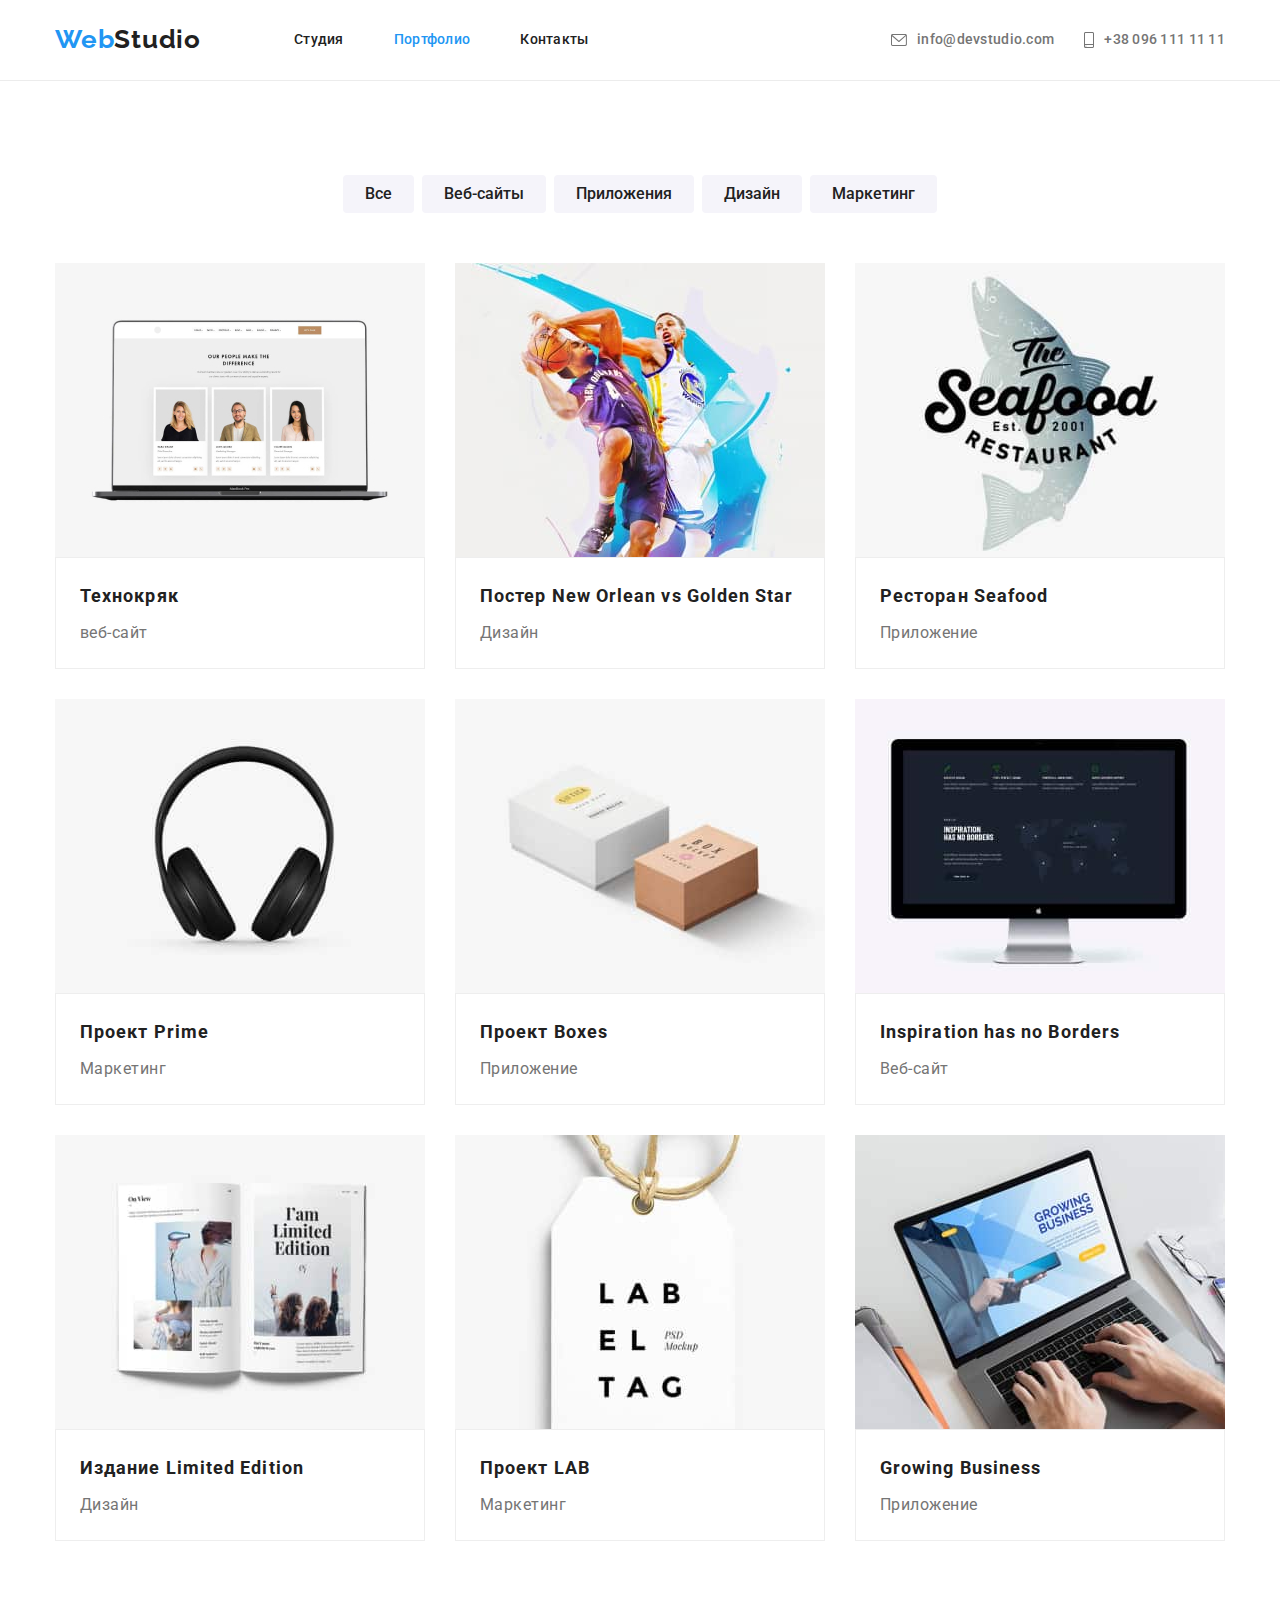
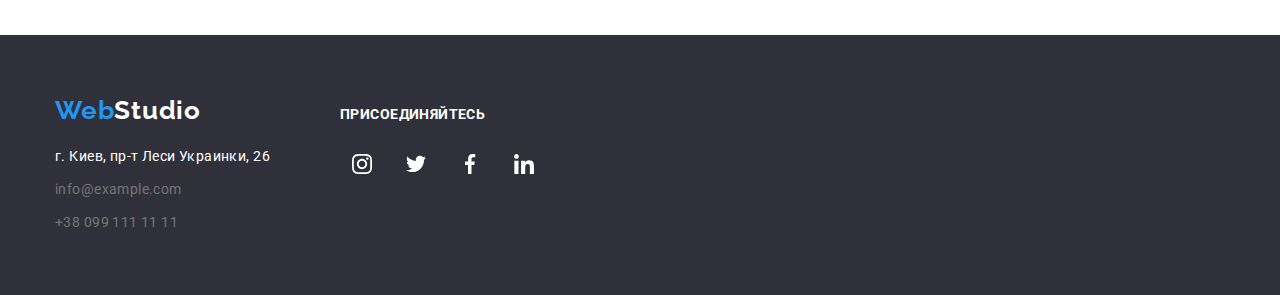
==== commit 07053cb0: "save" ====
--- a/portfolio.html
+++ b/portfolio.html
@@ -112,55 +112,56 @@
       
     </main>
   
-     <!-- подвал -->
 
-     <footer class="page-footer">
+   <!-- подвал -->
+
+   <footer class="page-footer">
         
-        <div class="container">
-           <div class="oll">
-               <div class="ferst-content">
-               <a href="#" class="logo"> Web<span class="logo-footer">Studio</span> </a>
-              <address>
-                    <ul class="items">
-                        <li class="item">
-                            <a href="https://bit.ly/3pXMvUd" target="_blank" rel="noopener noreferrer" class="location">г. Киев, пр-т
-                                Леси Украинки, 26</a>
-                        </li>
-                        <li class="item">
-                            <a href="mailto:info@example.com" class="footer-contacts">info@example.com</a>
-                        </li>
-                        <li class="item">
-                            <a href="tel:+380991111111" class="footer-contacts" >+38 099 111 11 11</a>
-                        </li>
+    <div class="container oll">
+       
+           <div class="ferst-content">
+           <a href="#" class="logo"> Web<span class="logo-footer">Studio</span> </a>
+          <address>
+                <ul class="items">
+                    <li class="item">
+                        <a href="https://bit.ly/3pXMvUd" target="_blank" rel="noopener noreferrer" class="location">г. Киев, пр-т
+                            Леси Украинки, 26</a>
+                    </li>
+                    <li class="item">
+                        <a href="mailto:info@example.com" class="footer-contacts">info@example.com</a>
+                    </li>
+                    <li class="item">
+                        <a href="tel:+380991111111" class="footer-contacts" >+38 099 111 11 11</a>
+                    </li>
+                </ul>
+            </address>
+            </div>
+                <div class="second-content">
+                    <p class="title-icon">присоединяйтесь</p>
+                    <ul class="footer-network">
+                        <li class="footer-icon">
+                           <a class="icon" href=""><svg class="centr-icon" >
+                            <use href="./images/symbol-defs.svg#icon-instagram" width="20" height="20" ></use>
+                        </svg> </a> </li>
+                            <li  class="footer-icon">
+                                <a href="" class="icon"> <svg class="centr-icon">
+                                <use href="./images/symbol-defs.svg#icon-twitter" width="20" height="20"></use>
+                            </svg> </a> </li>
+                            <li  class="footer-icon">
+                                <a href="" class="icon"> <svg class="centr-icon">
+                                <use href="./images/symbol-defs.svg#icon-facebook" width="20" height="20"></use>
+                            </svg> </a> </li>
+                            <li  class="footer-icon">
+                                <a href="" class="icon"> <svg class="centr-icon">
+                                <use href="./images/symbol-defs.svg#icon-linkedin" width="20" height="20"></use>
+                            </svg> </a> 
                     </ul>
-                </address>
                 </div>
-                    <div class="second-content">
-                        <p class="title-icon">присоединяйтесь</p>
-                        <ul class="footer-network">
-                            <li class="footer-icon">
-                               <a class="icon" href=""><svg class="centr-icon" >
-                                <use href="./images/symbol-defs.svg#icon-instagram" width="20" height="20" ></use>
-                            </svg> </a> </li>
-                                <li  class="footer-icon">
-                                    <a href="" class="icon"> <svg class="centr-icon">
-                                    <use href="./images/symbol-defs.svg#icon-twitter" width="20" height="20"></use>
-                                </svg> </a> </li>
-                                <li  class="footer-icon">
-                                    <a href="" class="icon"> <svg class="centr-icon">
-                                    <use href="./images/symbol-defs.svg#icon-facebook" width="20" height="20"></use>
-                                </svg> </a> </li>
-                                <li  class="footer-icon">
-                                    <a href="" class="icon"> <svg class="centr-icon">
-                                    <use href="./images/symbol-defs.svg#icon-linkedin" width="20" height="20"></use>
-                                </svg> </a> 
-                        </ul>
-                    </div>
-                </div>
-            </div>
-  
-            
-    </footer>
+    
+        </div>
+
+        
+</footer>
 
 
   </body>
--- a/css/styles.css
+++ b/css/styles.css
@@ -26,6 +26,8 @@
 a{
     text-decoration: none;
 }
+
+
 button{
     border: none;
 }
@@ -173,7 +175,7 @@
 } 
 .post{
     display: inline-block;
-    fill: #757575;
+    fill: currentColor; 
     margin-right: 10px;
     padding: 0;
 }
@@ -182,6 +184,7 @@
 .icon-mobil{
     width: 10px;
     height: 16px;
+    fill: currentColor; 
     display: inline-block;
     margin-right: 10px;
 }
@@ -200,20 +203,12 @@
 
 
 .link-contacts:hover
-.link-contacts:focus
 {
 color: var(--primary-bg-color);   
 }
-.link-contacts:hover.post
-.link-contacts:focus.post{
-    fill: var(--primary-bg-color);
-}
-
-.link-contacts:hover.icon-mobil
-.link-contacts:focus.icon-mobil{
-    fill: var(--primary-bg-color);
-}
-
+.link-contacts:focus{
+color: var(--primary-bg-color); 
+}
 
 /* герой */
 
@@ -447,6 +442,7 @@
 .social-icon{
 width: 20px;
 height: 20px;
+color: var(--primary-bg-color); 
 text-align: center;
 margin-left: 12px;
 margin-top: 12px;
@@ -466,9 +462,13 @@
 
 
 .link-social:hover
-.link-social:focus{
+{
 fill: #FFFFFF;
 background-color: var(--primary-bg-color);
+}
+.link-social:focus{
+    fill: #FFFFFF;
+    background-color: var(--primary-bg-color);    
 }
 
 .team{
@@ -551,21 +551,19 @@
 }
 
 .company{
-    fill: #AFB1B8;
+    fill: currentColor;
     }  
     
 
+
 .client-logo:hover
+{   
+    border-color: var(--primary-bg-color);
+    color: var(--primary-bg-color);
+}
 .client-logo:focus{
     border-color: var(--primary-bg-color);
-    fill: var(--primary-bg-color);
-}
-
-
-.client-logo:hover.company
-.client-logo:focus.company{
-    border-color: var(--primary-bg-color);
-    fill: var(--primary-bg-color);
+    color: var(--primary-bg-color);
 }
 
 
@@ -579,10 +577,10 @@
 }
 
 
-/* .page-footer.container{
+ .oll{
     display: flex;
     align-items: baseline; 
-} */
+}
 
 
 .logo-footer{
@@ -619,20 +617,23 @@
    padding-bottom: 0;
     }
 
-.footer-contacts:hover
-{
-    color: var(--primary-bg-color);
+
+
+.footer-contacts:hover{
+color: var(--primary-bg-color);
         }
 
 .footer-contacts:focus{
 color: var(--primary-bg-color);
 }        
 
-.oll{
-    display: flex;
-    align-items: baseline;
-}
-
+.location:hover{
+    color: var(--primary-bg-color);
+}
+
+.location:focus{
+    color: var(--primary-bg-color);
+}
 .second-content{
     margin-left: 70px;
 }
@@ -671,10 +672,13 @@
     padding: 0; 
    
 }
-.icon:hover
+.icon:hover{
+    background-color: var(--primary-bg-color);
+}
 .icon:focus{
     background-color: var(--primary-bg-color);
 }
+
 .centr-icon{
     fill: #FFFFFF;
     width: 20px;
